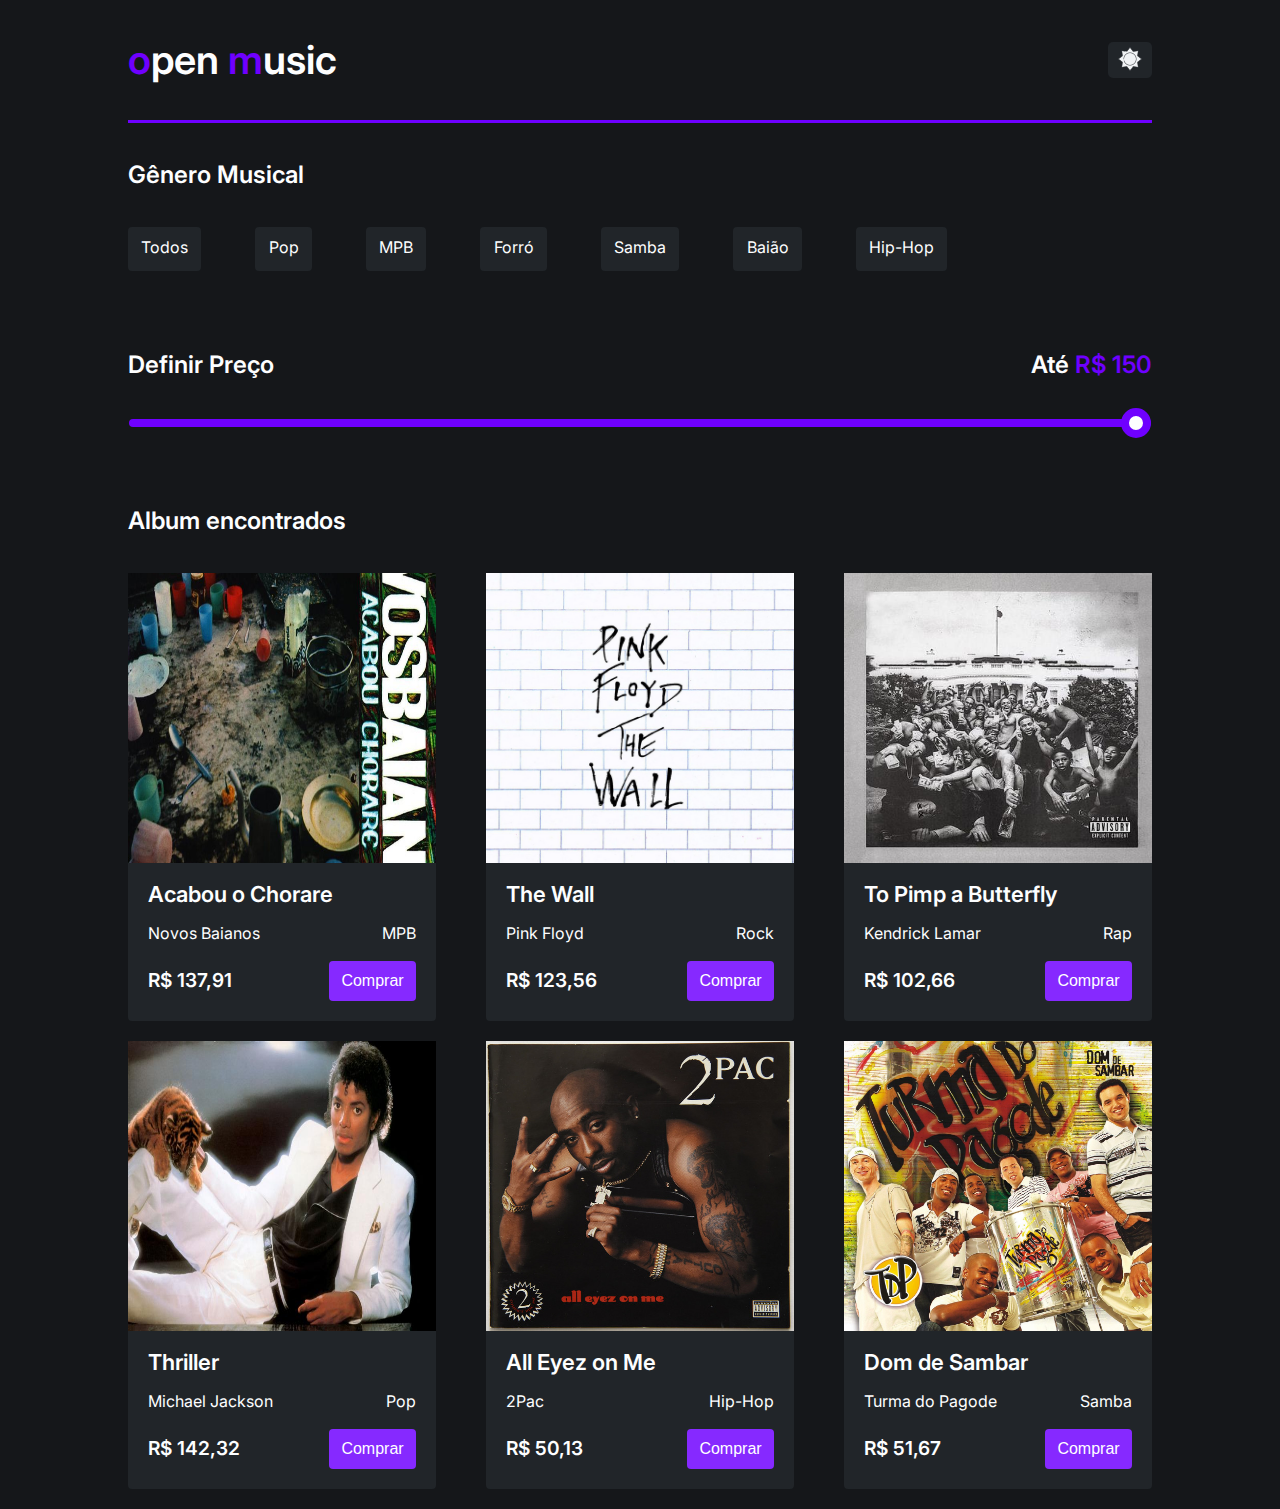
==== index.html @ 6fe2b466 "Update index.html" ====
<!DOCTYPE html>
<html lang="pt-BR">
  <head>
    <meta charset="UTF-8" />
    <meta name="viewport" content="width=device-width, initial-scale=1.0" />
    <link rel="stylesheet" href="./src/styles/index.css">
    <script type="module" src="./src/scripts/index.js" defer></script>
    <title>Open Music</title>
  </head>
  <body class="conteudo">
    <!-- CABEÇALHO -->
    <header class="cabecalho">
        <h1><span class="letraDiferente">o</span>pen <span class = "letraDiferente">m</span>usic</h1>
        <button class="buttonDark"><img class="img__buttonDark" src="./src/assets/icons/dark.png" alt="dark"></button>
    </header>

    <!-- CONTEÚDO PRINCIPAL -->
    <main>
      <!-- SEÇÃO DE FILTRO POR GENERO -->
      <section class="container__genero">
        <label>Gênero Musical</label>
        <ul id="generoMusical">
          <li class="generos">Todos</li>
          <li class="generos">Pop</li>
          <li class="generos">MPB</li>
          <li class="generos">Forró</li>
          <li class="generos">Samba</li>
          <li class="generos">Baião</li>
          <li class="generos">Hip-Hop</li>
        </ul>
        </section>
        
        <!-- SEÇÃO DE FILTRO POR PREÇO -->
        <section class="container__definirPreco">
          <div class="titleDefinirPreco">
            <label>Definir Preço</label>
            <p>Até <span class="colorNumber">R$ <span class="rangeValue">150</span></span></p>
          </div>
          <input type="range" name="DefinirPreço" id="rangePreco" min="0" max="150" value ="150">   
        </div>
          
      </section>
      
      
      <!-- SEÇÃO DE ALBUNS -->
      <section class="section__album">
        <label>Album encontrados</label>
        <div class="container__album">
          <div class="album">
            <img src="./src/assets/imgs/Baianos.jpg" alt="Banner">
            <h4 class="nomeMusica">Acabou o chorare</h4>
            <div class="autor">
              <p>Novos Baianos</p>
              <p>MPB</p>
            </div>
            <div class="preco">
              <h3>137,91</h3>
              <button>Comprar</button>
            </div>
          </div>
          <div class="album">
            <img src="./src/assets/imgs/Pink.jpg" alt="Banner">
            <h4 class="nomeMusica">The Wall</h4>
            <div class="autor">
              <p>Pink Floyd</p>
              <p>Rock</p>
            </div>
            <div class="preco">
              <h3>123,56</h3>
              <button>Comprar</button>
            </div>
          </div>  
          <div class="album">
            <img src="./src/assets/imgs/Lamar.jpg" alt="Banner">
            <h4 class="nomeMusica">To Pimp a Butterfly</h4>
            <div class="autor">
              <p>Kendrick Lamar</p>
              <p>Rap</p>
            </div>
            <div class="preco">
              <h3>102,66</h3>
              <button>Comprar</button>
            </div>
          </div>  
          <div class="album">
            <img src="./src/assets/imgs/Pink.jpg" alt="Banner">
            <h4 class="nomeMusica">The Wall</h4>
            <div class="autor">
              <p>Pink Floyd</p>
              <p>Rock</p>
            </div>
            <div class="preco">
              <h3>123,56</h3>
              <button>Comprar</button>
            </div>
          </div>  
          <div class="album">
            <img src="./src/assets/imgs/Baianos.jpg" alt="Banner">
            <h4 class="nomeMusica">Acabou o Chorare</h4>
            <div class="autor">
              <p>Novos Baianos</p>
              <p>MPB</p>
            </div>
            <div class="preco">
              <h3>137,91</h3>
              <button>Comprar</button>
            </div>
          </div>  
          <div class="album">
            <img src="./src/assets/imgs/Lamar.jpg" alt="Banner">
            <h4 class="nomeMusica">To Pimp a Butterfly </h4>
            <div class="autor">
              <p>Kendrick Lamar</p>
              <p>Rap</p>
            </div>
            <div class="preco">
              <h3>102,66</h3>
              <button>Comprar</button>
            </div>
          </div>  
        </div>
    
        

      </section>
    </main>
  </body>
</html>
---- src/styles/index.css ----
@import url(./reset.css);
@import url(./globalStyle.css);
@import url(./header.css);
@import url(./genres.css);
@import url(./price-range.css);
@import url(./album.css);
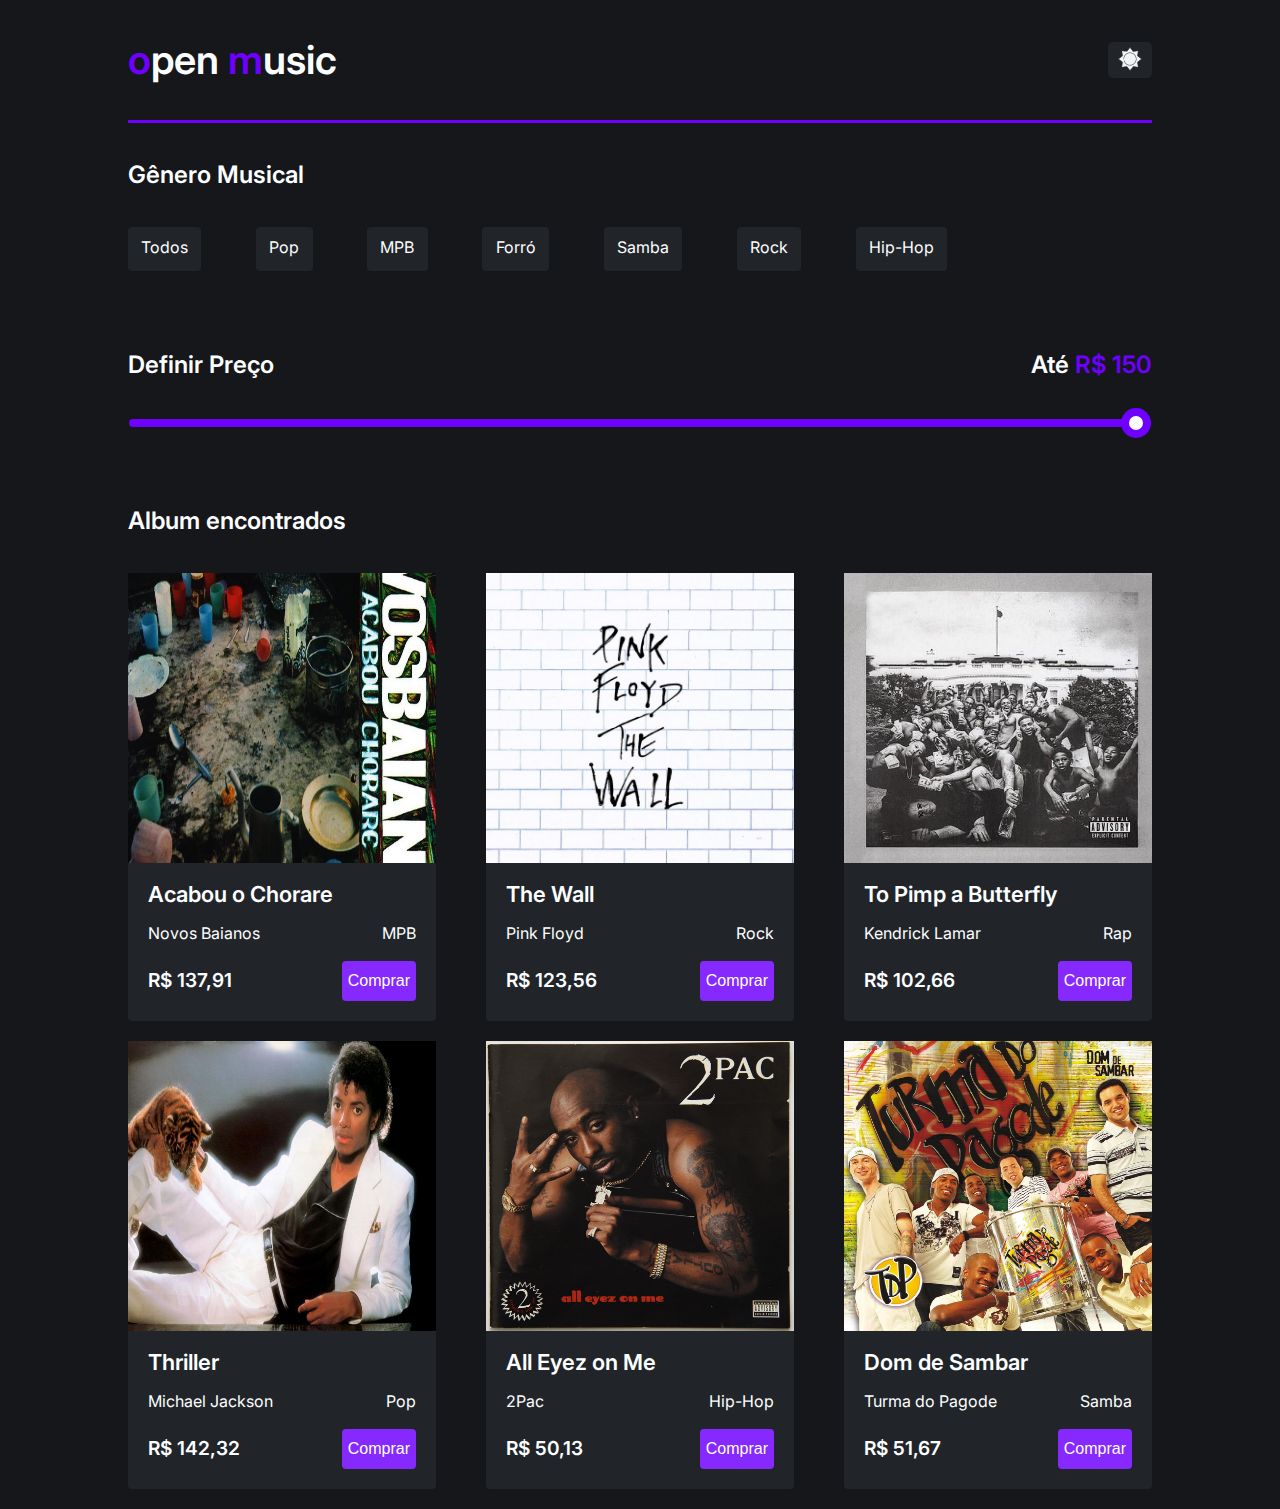
==== commit 315a621f: "Update index.html" ====
--- a/index.html
+++ b/index.html
@@ -25,7 +25,7 @@
           <li class="generos">MPB</li>
           <li class="generos">Forró</li>
           <li class="generos">Samba</li>
-          <li class="generos">Baião</li>
+          <li class="generos">Rock</li>
           <li class="generos">Hip-Hop</li>
         </ul>
         </section>
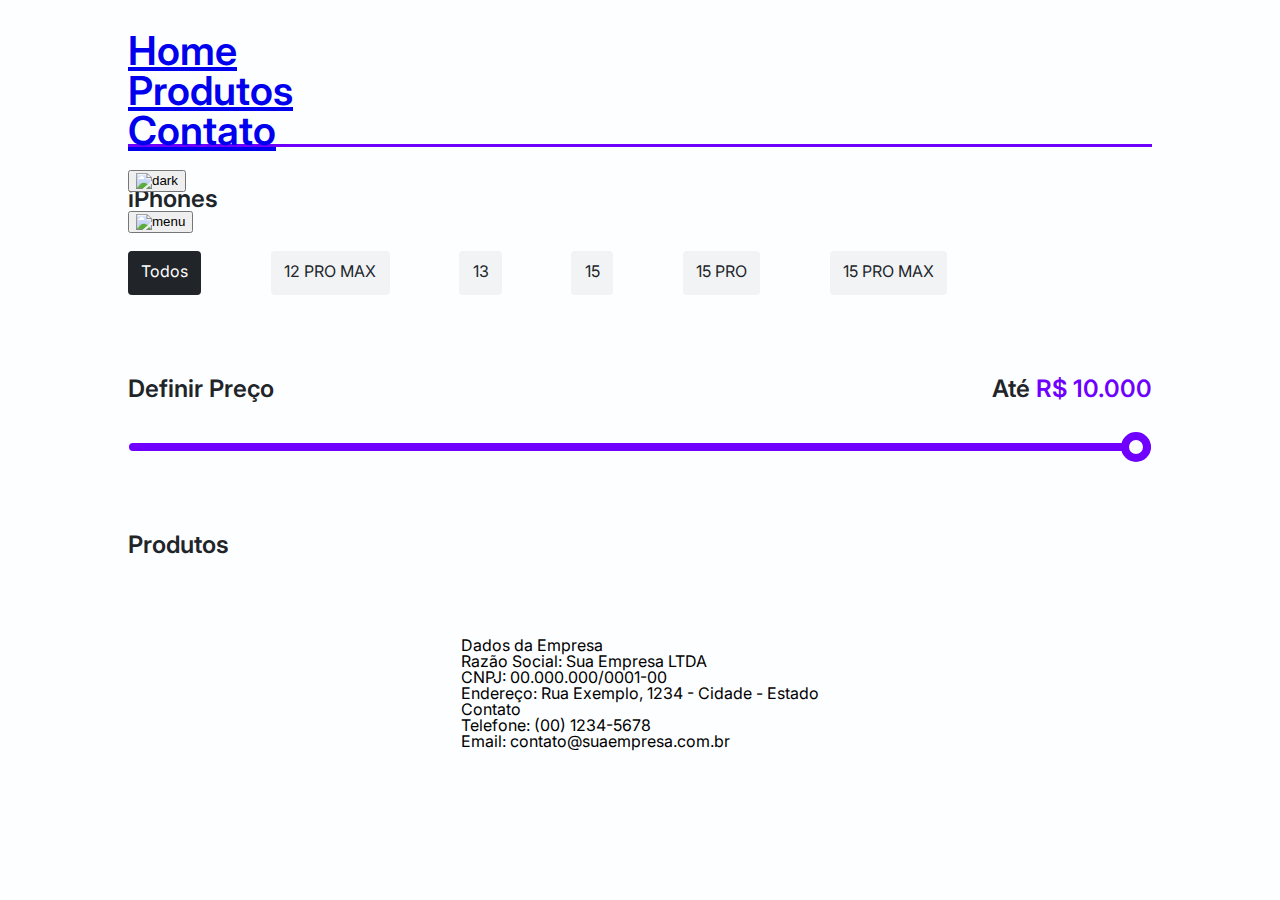
==== commit d9b58a88: "Update index.html" ====
--- a/index.html
+++ b/index.html
@@ -1,129 +1,93 @@
 <!DOCTYPE html>
 <html lang="pt-BR">
-  <head>
-    <meta charset="UTF-8" />
-    <meta name="viewport" content="width=device-width, initial-scale=1.0" />
-    <link rel="stylesheet" href="./src/styles/index.css">
-    <script type="module" src="./src/scripts/index.js" defer></script>
-    <title>Open Music</title>
-  </head>
-  <body class="conteudo">
-    <!-- CABEÇALHO -->
-    <header class="cabecalho">
-        <h1><span class="letraDiferente">o</span>pen <span class = "letraDiferente">m</span>usic</h1>
-        <button class="buttonDark"><img class="img__buttonDark" src="./src/assets/icons/dark.png" alt="dark"></button>
-    </header>
+<head>
+  <meta charset="UTF-8" />
+  <meta name="viewport" content="width=device-width, initial-scale=1.0" />
+  <link rel="stylesheet" href="./src/styles/index.css">
+  <script type="module" src="./src/scripts/index.js" defer></script>
+  <title>TG iPhone</title>
+</head>
+<body class="conteudo">
+  <!-- CABEÇALHO -->
+  <header class="cabecalho">
+  <div class="cabecalho__navegacao">
+    <h1><span class="letraDiferente">TG</span> iPhone</h1>
+    <ul class="navegacao">
+      <li class="link"><a href="https://phss10.github.io/m2-site-institucional-generico/">Home</a></li>
+      <li class="link"><a href="#" id="scrollToProdutos">Produtos</a></li>
+      <li class="link"><a href="#" id="scrollToFooter">Contato</a></li>
+      <button class="abrirCarrinho">
+        <img class="img__buttonCarrinho" src="./src/assets/icons/icons8-carrinho-48.png" alt="dark">
+      </button>
+    </ul>
+    <button class="menu__button">
+       <img class="img__buttonMenu" src="./src/assets/icons/menu (2).png" alt="menu">
+    </button>
+  </div>  
+  </header>
+  
+  <!-- CONTEÚDO PRINCIPAL -->
+  <main>
+    <!-- SEÇÃO DE FILTRO POR GENERO -->
+    <section class="container__genero">
+      <label>iPhones</label>
+      <ul id="generoMusical">
+        <li class="generos generoEscolhido">Todos</li>
+        <li class="generos">12 PRO MAX</li>
+        <li class="generos">13</li>
+        <li class="generos">15</li>
+        <li class="generos">15 PRO</li>
+        <li class="generos">15 PRO MAX</li>
+      </ul>
+    </section>
+    
+    <!-- SEÇÃO DE FILTRO POR PREÇO -->
+    <section class="container__definirPreco">
+      <div class="titleDefinirPreco">
+        <label>Definir Preço</label>
+        <p>Até <span class="colorNumber">R$ <span class="rangeValue">10.000</span></span></p>
+      </div>
+      <input type="range" name="DefinirPreço" id="rangePreco" min="0" max="10000" value="10000">
+    </section>
+    
+    <!-- SEÇÃO DE CELULARES -->
+    <section class="section__album">
+      <label>Produtos</label>
+      <div class="container__celulares"></div>
+    </section>
+  </main>
 
-    <!-- CONTEÚDO PRINCIPAL -->
-    <main>
-      <!-- SEÇÃO DE FILTRO POR GENERO -->
-      <section class="container__genero">
-        <label>Gênero Musical</label>
-        <ul id="generoMusical">
-          <li class="generos">Todos</li>
-          <li class="generos">Pop</li>
-          <li class="generos">MPB</li>
-          <li class="generos">Forró</li>
-          <li class="generos">Samba</li>
-          <li class="generos">Rock</li>
-          <li class="generos">Hip-Hop</li>
-        </ul>
-        </section>
-        
-        <!-- SEÇÃO DE FILTRO POR PREÇO -->
-        <section class="container__definirPreco">
-          <div class="titleDefinirPreco">
-            <label>Definir Preço</label>
-            <p>Até <span class="colorNumber">R$ <span class="rangeValue">150</span></span></p>
-          </div>
-          <input type="range" name="DefinirPreço" id="rangePreco" min="0" max="150" value ="150">   
-        </div>
-          
-      </section>
-      
-      
-      <!-- SEÇÃO DE ALBUNS -->
-      <section class="section__album">
-        <label>Album encontrados</label>
-        <div class="container__album">
-          <div class="album">
-            <img src="./src/assets/imgs/Baianos.jpg" alt="Banner">
-            <h4 class="nomeMusica">Acabou o chorare</h4>
-            <div class="autor">
-              <p>Novos Baianos</p>
-              <p>MPB</p>
-            </div>
-            <div class="preco">
-              <h3>137,91</h3>
-              <button>Comprar</button>
-            </div>
-          </div>
-          <div class="album">
-            <img src="./src/assets/imgs/Pink.jpg" alt="Banner">
-            <h4 class="nomeMusica">The Wall</h4>
-            <div class="autor">
-              <p>Pink Floyd</p>
-              <p>Rock</p>
-            </div>
-            <div class="preco">
-              <h3>123,56</h3>
-              <button>Comprar</button>
-            </div>
-          </div>  
-          <div class="album">
-            <img src="./src/assets/imgs/Lamar.jpg" alt="Banner">
-            <h4 class="nomeMusica">To Pimp a Butterfly</h4>
-            <div class="autor">
-              <p>Kendrick Lamar</p>
-              <p>Rap</p>
-            </div>
-            <div class="preco">
-              <h3>102,66</h3>
-              <button>Comprar</button>
-            </div>
-          </div>  
-          <div class="album">
-            <img src="./src/assets/imgs/Pink.jpg" alt="Banner">
-            <h4 class="nomeMusica">The Wall</h4>
-            <div class="autor">
-              <p>Pink Floyd</p>
-              <p>Rock</p>
-            </div>
-            <div class="preco">
-              <h3>123,56</h3>
-              <button>Comprar</button>
-            </div>
-          </div>  
-          <div class="album">
-            <img src="./src/assets/imgs/Baianos.jpg" alt="Banner">
-            <h4 class="nomeMusica">Acabou o Chorare</h4>
-            <div class="autor">
-              <p>Novos Baianos</p>
-              <p>MPB</p>
-            </div>
-            <div class="preco">
-              <h3>137,91</h3>
-              <button>Comprar</button>
-            </div>
-          </div>  
-          <div class="album">
-            <img src="./src/assets/imgs/Lamar.jpg" alt="Banner">
-            <h4 class="nomeMusica">To Pimp a Butterfly </h4>
-            <div class="autor">
-              <p>Kendrick Lamar</p>
-              <p>Rap</p>
-            </div>
-            <div class="preco">
-              <h3>102,66</h3>
-              <button>Comprar</button>
-            </div>
-          </div>  
-        </div>
-    
-        
+  <footer class="footer">
+    <div class="container">
+      <div class="empresa">
+        <h3>Dados da Empresa</h3>
+        <p>Razão Social: Sua Empresa LTDA</p>
+        <p>CNPJ: 00.000.000/0001-00</p>
+        <p>Endereço: Rua Exemplo, 1234 - Cidade - Estado</p>
+      </div>
+      <div class="contato">
+        <h3>Contato</h3>
+        <p>Telefone: (00) 1234-5678</p>
+        <p>Email: contato@suaempresa.com.br</p>
+      </div>
+    </div>
+  </footer>
+  
+  
+  <!-- MODAL DE CARRINHO -->
+  <dialog id="modalCarrinho">
+    <div id="modal__cadastro">
+      <div id="container__headerModal">
+        <h3>Produtos</h3>
+        <button id="remover__modal"><img src="./src/assets/icons/ButtonClose.svg" alt="icon__close"></button>
+      </div>
+      <div class="carrinho__itens"></div>
+      <div class="carrinho__total">
+        <p>Total: <span id="totalPreco">R$ 0,00</span></p>
+      </div>
+      <button id="checkout">Finalizar Compra</button>
+    </div>
+  </dialog>
 
-      </section>
-    </main>
-  </body>
+</body>
 </html>
-
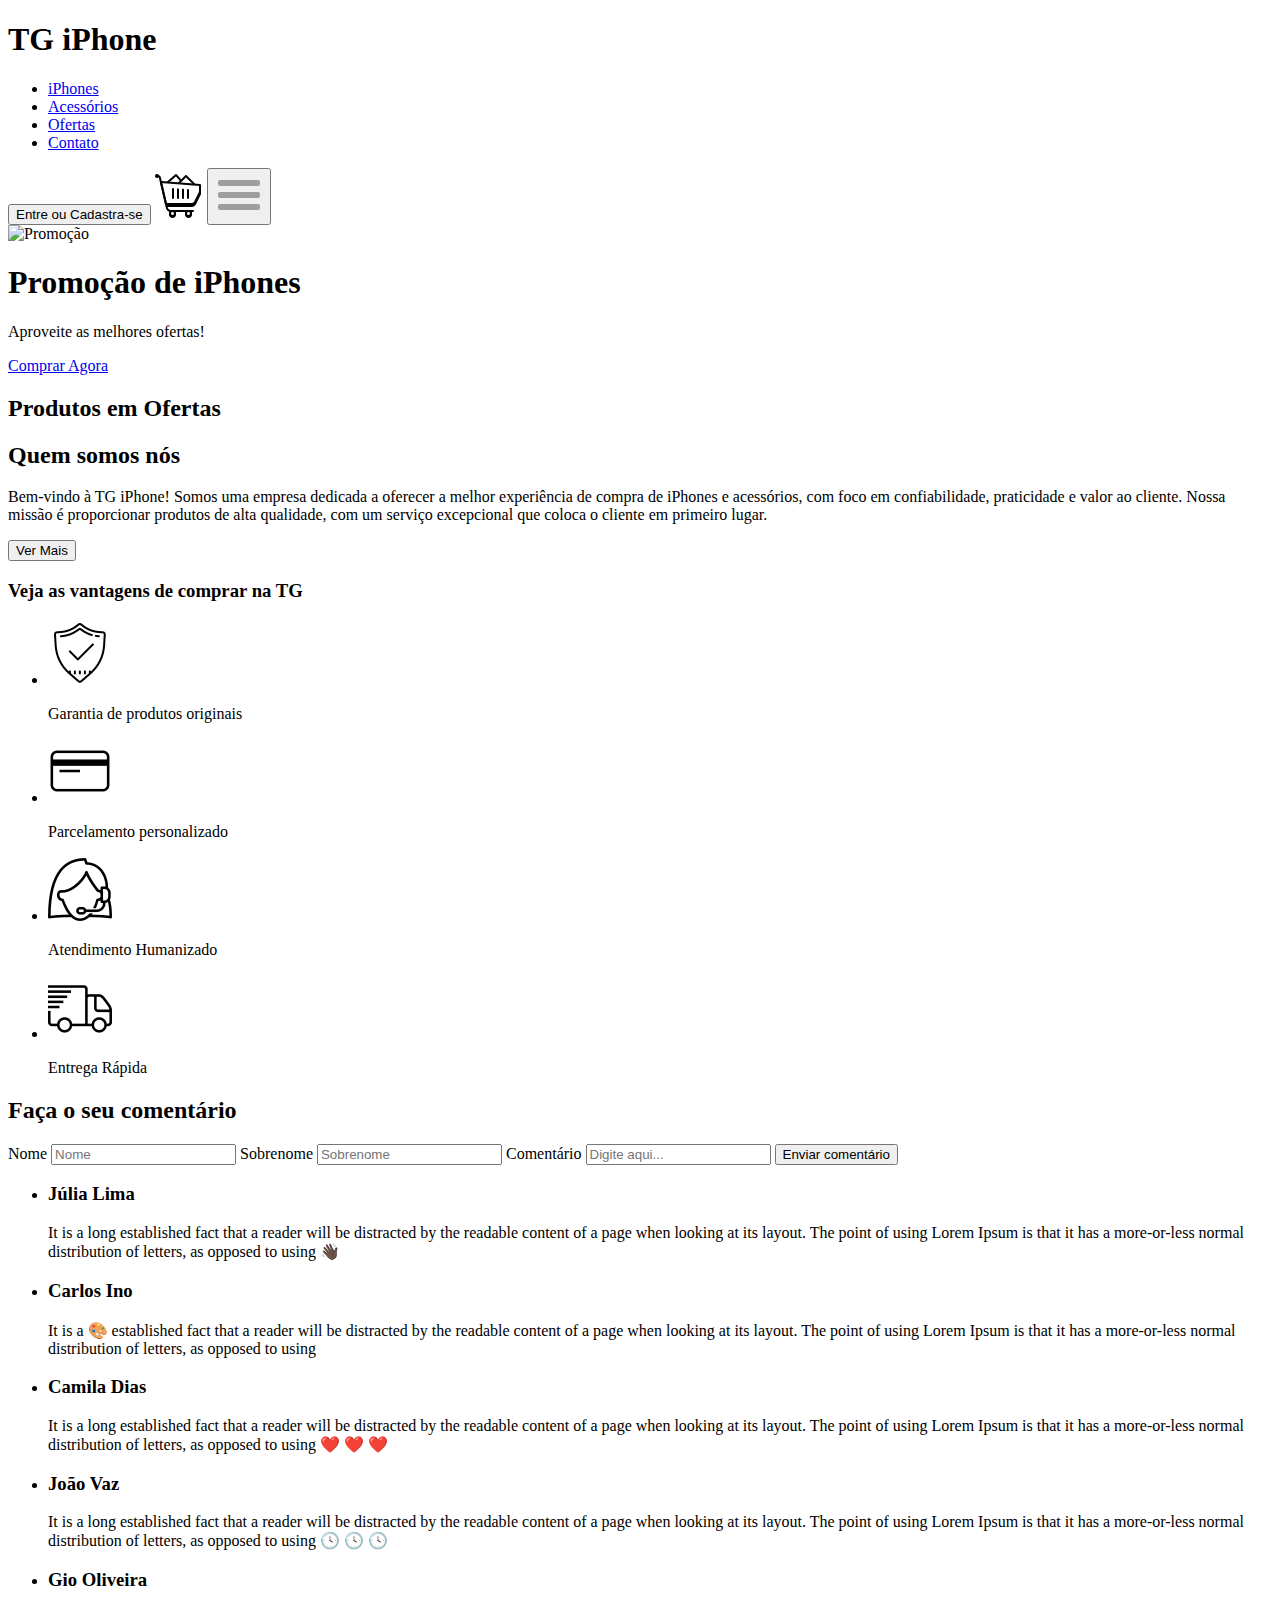
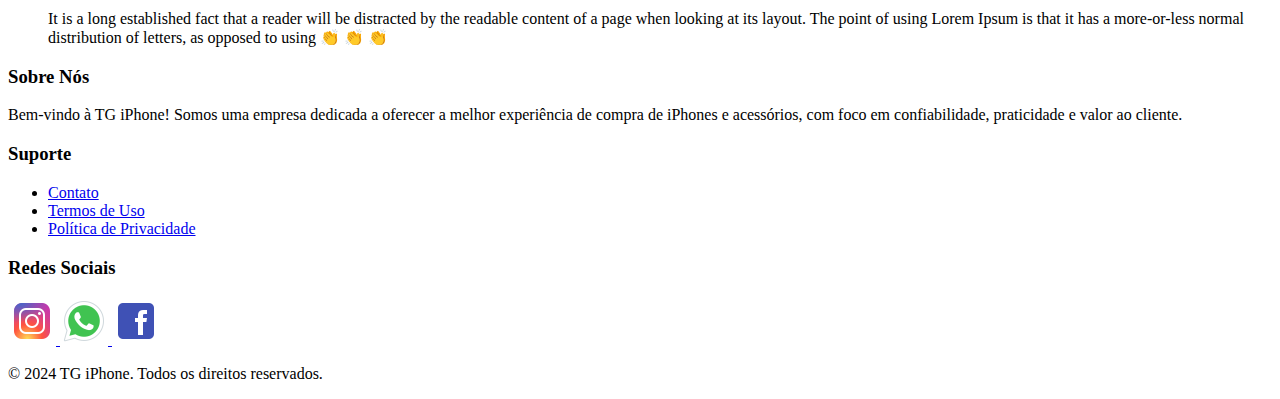
==== commit f3e2f3dd: "Update index.html" ====
--- a/index.html
+++ b/index.html
@@ -1,93 +1,227 @@
 <!DOCTYPE html>
 <html lang="pt-BR">
+
 <head>
-  <meta charset="UTF-8" />
-  <meta name="viewport" content="width=device-width, initial-scale=1.0" />
-  <link rel="stylesheet" href="./src/styles/index.css">
-  <script type="module" src="./src/scripts/index.js" defer></script>
+  <meta charset="UTF-8">
+  <meta name="viewport" content="width=device-width, initial-scale=1.0">
   <title>TG iPhone</title>
+  <link rel="stylesheet" href="reset.css">
+  <link rel="stylesheet" href="styles.css">
+  <script src="./script.js" defer></script>
 </head>
-<body class="conteudo">
-  <!-- CABEÇALHO -->
-  <header class="cabecalho">
-  <div class="cabecalho__navegacao">
-    <h1><span class="letraDiferente">TG</span> iPhone</h1>
-    <ul class="navegacao">
-      <li class="link"><a href="https://phss10.github.io/m2-site-institucional-generico/">Home</a></li>
-      <li class="link"><a href="#" id="scrollToProdutos">Produtos</a></li>
-      <li class="link"><a href="#" id="scrollToFooter">Contato</a></li>
-      <button class="abrirCarrinho">
-        <img class="img__buttonCarrinho" src="./src/assets/icons/icons8-carrinho-48.png" alt="dark">
-      </button>
-    </ul>
-    <button class="menu__button">
-       <img class="img__buttonMenu" src="./src/assets/icons/menu (2).png" alt="menu">
-    </button>
-  </div>  
-  </header>
-  
-  <!-- CONTEÚDO PRINCIPAL -->
-  <main>
-    <!-- SEÇÃO DE FILTRO POR GENERO -->
-    <section class="container__genero">
-      <label>iPhones</label>
-      <ul id="generoMusical">
-        <li class="generos generoEscolhido">Todos</li>
-        <li class="generos">12 PRO MAX</li>
-        <li class="generos">13</li>
-        <li class="generos">15</li>
-        <li class="generos">15 PRO</li>
-        <li class="generos">15 PRO MAX</li>
+
+<body>
+  <div class="container">
+    <header>
+      <div class="logo">
+        <h1><span class="nomeDiferente">TG</span> iPhone</h1>
+      </div>
+      <nav class="nav-menu">
+        <ul>
+          <li><a href="#">iPhones</a></li>
+          <li><a href="#">Acessórios</a></li>
+          <li><a href="#">Ofertas</a></li>
+          <li><a href="#" id="contact-link">Contato</a></li>
+        </ul>
+      </nav>
+
+      <div class="user-cart">
+        <button class="buttonCadastro" onclick="openModal('loginModal')">Entre ou Cadastra-se</button>
+        <a href="#"><img src="assets/icons/icons8-carrinho-48.png" class="icon-cart"></a>
+        <button class="button__hamburguer">
+          <img class="hamburguer" src="assets/icons/menu (2).png"  alt="Menu">
+        </button>
+      </div>
+    </header>
+
+    <section class="banner">
+      <img src="https://www.apple.com/v/iphone-15-pro/c/images/meta/iphone-15-pro_overview__f8jz7aagka2q_og.png?202407020502" alt="Promoção">
+      <div class="banner-text">
+        <h1>Promoção de iPhones</h1>
+        <p>Aproveite as melhores ofertas!</p>
+        <a href="#" class="cta-button">Comprar Agora</a>
+      </div>
+    </section>
+
+    <main class="product-list">
+      <section class="featured-products">
+        <h2>Produtos em Ofertas</h2>
+        <div class="product-grid" id="product-grid">
+          <!-- Produtos serão inseridos aqui -->
+        </div>
+      </section>
+    </main>
+
+    <section class="aboutUs">
+      <h2>Quem somos nós</h2>
+      <p>
+        Bem-vindo à TG iPhone! Somos uma empresa dedicada a oferecer a melhor
+        experiência de compra de iPhones e acessórios, com foco em confiabilidade,
+        praticidade e valor ao cliente. Nossa missão é proporcionar produtos de
+        alta qualidade, com um serviço excepcional que coloca o cliente em primeiro
+        lugar.
+      </p>
+      <button class="ver-mais-button">Ver Mais</button>
+    </section>
+
+    <section class="container__vantagens">
+      <h3>Veja as vantagens de comprar na TG</h3>
+      <ul class="listVantagens">
+        <li class="vantagens">
+          <img src="./assets/imgs/seguranca.png" alt="Segurança">
+          <p>Garantia de produtos originais</p>
+        </li>
+        <li class="vantagens">
+          <img src="./assets/imgs/icons8-cartão-64.png" alt="Cartão">
+          <p>Parcelamento personalizado</p>
+        </li>
+        <li class="vantagens">
+          <img src="./assets/imgs/icons8-assistente-64.png" alt="Assistente">
+          <p>Atendimento Humanizado</p>
+        </li>
+        <li class="vantagens">
+          <img src="./assets/imgs/icons8-em-trânsito-64.png" alt="Caminhão">
+          <p>Entrega Rápida</p>
+        </li>
       </ul>
     </section>
-    
-    <!-- SEÇÃO DE FILTRO POR PREÇO -->
-    <section class="container__definirPreco">
-      <div class="titleDefinirPreco">
-        <label>Definir Preço</label>
-        <p>Até <span class="colorNumber">R$ <span class="rangeValue">10.000</span></span></p>
-      </div>
-      <input type="range" name="DefinirPreço" id="rangePreco" min="0" max="10000" value="10000">
-    </section>
-    
-    <!-- SEÇÃO DE CELULARES -->
-    <section class="section__album">
-      <label>Produtos</label>
-      <div class="container__celulares"></div>
-    </section>
-  </main>
-
-  <footer class="footer">
-    <div class="container">
-      <div class="empresa">
-        <h3>Dados da Empresa</h3>
-        <p>Razão Social: Sua Empresa LTDA</p>
-        <p>CNPJ: 00.000.000/0001-00</p>
-        <p>Endereço: Rua Exemplo, 1234 - Cidade - Estado</p>
-      </div>
-      <div class="contato">
-        <h3>Contato</h3>
-        <p>Telefone: (00) 1234-5678</p>
-        <p>Email: contato@suaempresa.com.br</p>
-      </div>
+
+    <section id="container__comments">
+      <div id="comments__students">
+        <!-- RIGHT SIDE -->
+        <div id="container__students__information">
+          <form id="students__information">
+            <h2>Faça o seu comentário</h2>
+            <label>Nome</label>
+            <input type="text" placeholder="Nome">
+            <label>Sobrenome</label>
+            <input type="text" placeholder="Sobrenome">
+            <label>Comentário</label>
+            <input type="text" placeholder="Digite aqui...">
+            <button type="submit">Enviar comentário</button>
+          </form>
+        </div>
+        <!-- LEFT SIDE -->
+        <ul id="container__about__students">
+          <!-- Comment 1 -->
+          <li class="about__students">
+            <div class="name__students">
+              <h3>Júlia Lima</h3>
+            </div>
+            <p>
+              It is a long established fact that a reader will be distracted
+              by the readable content of a page when looking at its layout.
+              The point of using Lorem Ipsum is that it has a more-or-less
+              normal distribution of letters, as opposed to using 👋🏿
+            </p>
+          </li>
+          <!-- Comment 2 -->
+          <li class="about__students">
+            <div class="name__students">
+              <h3>Carlos Ino</h3>
+            </div>
+            <p>
+              It is a 🎨 established fact that a reader will be distracted by
+              the readable content of a page when looking at its layout. The
+              point of using Lorem Ipsum is that it has a more-or-less normal
+              distribution of letters, as opposed to using
+            </p>
+          </li>
+          <!-- Comment 3 -->
+          <li class="about__students">
+            <div class="name__students">
+              <h3>Camila Dias</h3>
+            </div>
+            <p>
+              It is a long established fact that a reader will be distracted
+              by the readable content of a page when looking at its layout.
+              The point of using Lorem Ipsum is that it has a more-or-less
+              normal distribution of letters, as opposed to using ❤️ ❤️ ❤️
+            </p>
+          </li>
+          <!-- Comment 4 -->
+          <li class="about__students">
+            <div class="name__students">
+              <h3>João Vaz</h3>
+            </div>
+            <p>
+              It is a long established fact that a reader will be distracted
+              by the readable content of a page when looking at its layout.
+              The point of using Lorem Ipsum is that it has a more-or-less
+              normal distribution of letters, as opposed to using 🕓 🕓 🕓️
+            </p>
+          </li>
+          <!-- Comment 5 -->
+          <li class="about__students">
+            <div class="name__students">
+              <h3>Gio Oliveira</h3>
+            </div>
+            <p>
+              It is a long established fact that a reader will be distracted
+              by the readable content of a page when looking at its layout.
+              The point of using Lorem Ipsum is that it has a more-or-less
+              normal distribution of letters, as opposed to using 👏 👏 👏️
+            </p>
+          </li>
+        </ul>
+      </div>
+    </section>
+  </div>
+
+  <!-- Div para exibir as informações de contato -->
+  <div id="contact-info" style="display: none;">
+    <p>Email: contato@tgiphone.com</p>
+    <p>Telefone: (11) 1234-5678</p>
+  </div>
+
+  <footer class="site-footer">
+    <div class="footer-container">
+      <div class="footer-about">
+        <h3>Sobre Nós</h3>
+        <p>Bem-vindo à TG iPhone! Somos uma empresa dedicada a oferecer a melhor experiência de compra de iPhones e acessórios, com foco em confiabilidade, praticidade e valor ao cliente.</p>
+      </div>
+      <div class="footer-links">
+        <h3>Suporte</h3>
+        <ul>
+          <li>
+            <a href="#" id="footer-contact-link">Contato</a>
+          </li>
+          <li><a href="./termoUso.html">Termos de Uso</a></li>
+          <li><a href="./Privacidade.html">Política de Privacidade</a></li>
+        </ul>
+      </div>
+      <div class="footer-social">
+        <h3>Redes Sociais</h3>
+        <a href="https://www.instagram.com/tg__iphone?igsh=Yjl4YnA3YzVlYm4w" target="_blank">
+          <img src="./assets/icons/icons8-instagram-48.png" alt="Instagram">
+        </a>
+        <a href="#">
+          <img src="./assets/icons/iconWhats.png" alt="WhatsApp">
+        </a>
+        <a href="#">
+          <img src="./assets/imgs/icons8-facebook-48.png" alt="Facebook">
+        </a>
+      </div>
+    </div>
+    <div class="footer-bottom">
+      <p>&copy; 2024 TG iPhone. Todos os direitos reservados.</p>
     </div>
   </footer>
-  
-  
-  <!-- MODAL DE CARRINHO -->
-  <dialog id="modalCarrinho">
-    <div id="modal__cadastro">
-      <div id="container__headerModal">
-        <h3>Produtos</h3>
-        <button id="remover__modal"><img src="./src/assets/icons/ButtonClose.svg" alt="icon__close"></button>
-      </div>
-      <div class="carrinho__itens"></div>
-      <div class="carrinho__total">
-        <p>Total: <span id="totalPreco">R$ 0,00</span></p>
-      </div>
-      <button id="checkout">Finalizar Compra</button>
-    </div>
+
+  <!-- Modal de Login -->
+  <dialog id="loginModal" class="dialog-modal">
+    <form action="#" method="post" class="dialog-form">
+      <h2 class="dialog-title">Login</h2>
+      <label for="username" class="dialog-label">Usuário:</label>
+      <input type="text" id="username" name="username" class="dialog-input" required><br><br>
+      <label for="password" class="dialog-label">Senha:</label>
+      <input type="password" id="password" name="password" class="dialog-input" required><br><br>
+      <a href="#" class="forgot-password">Esqueceu a senha?</a><br><br>
+      <button type="submit" class="dialog-button">Entrar</button>
+      <button type="button" onclick="closeModal('loginModal')" class="dialog-button dialog-close-button">Fechar</button>
+    </form>
   </dialog>
 
 </body>
+
 </html>
